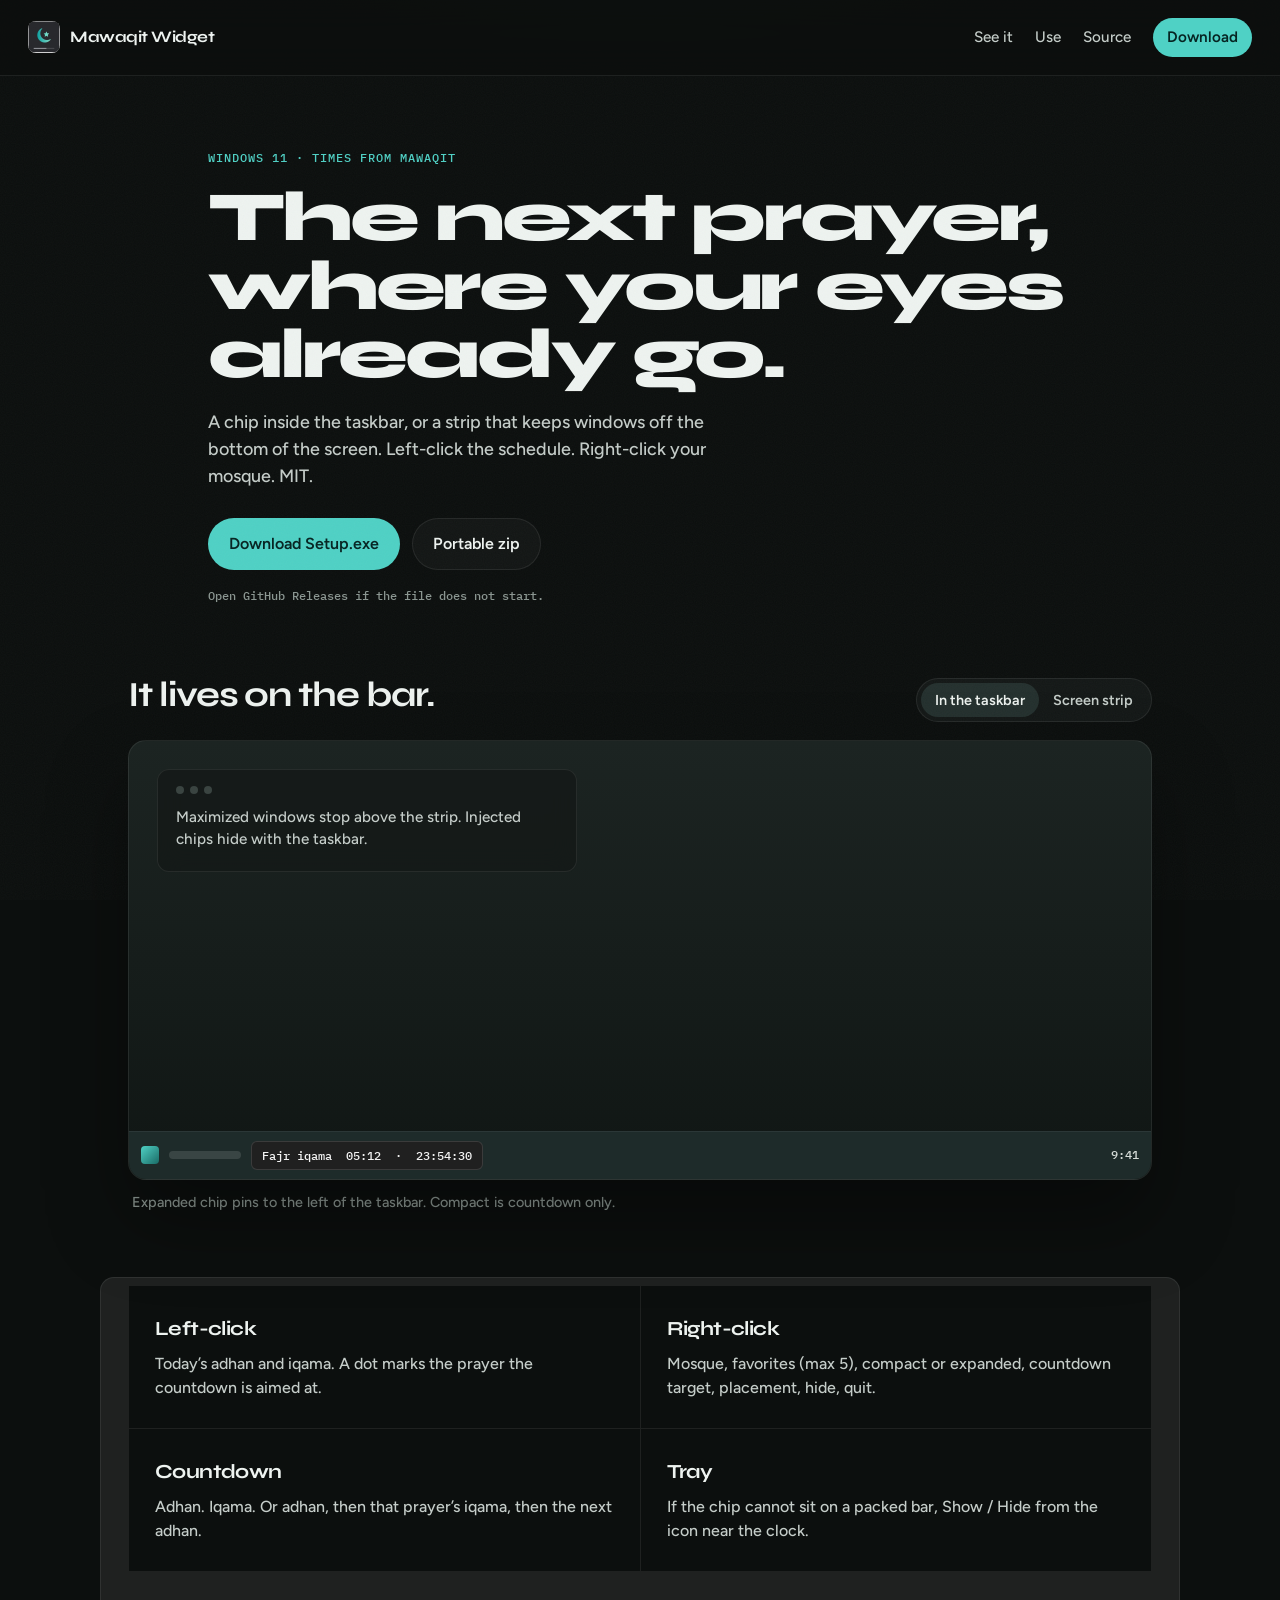
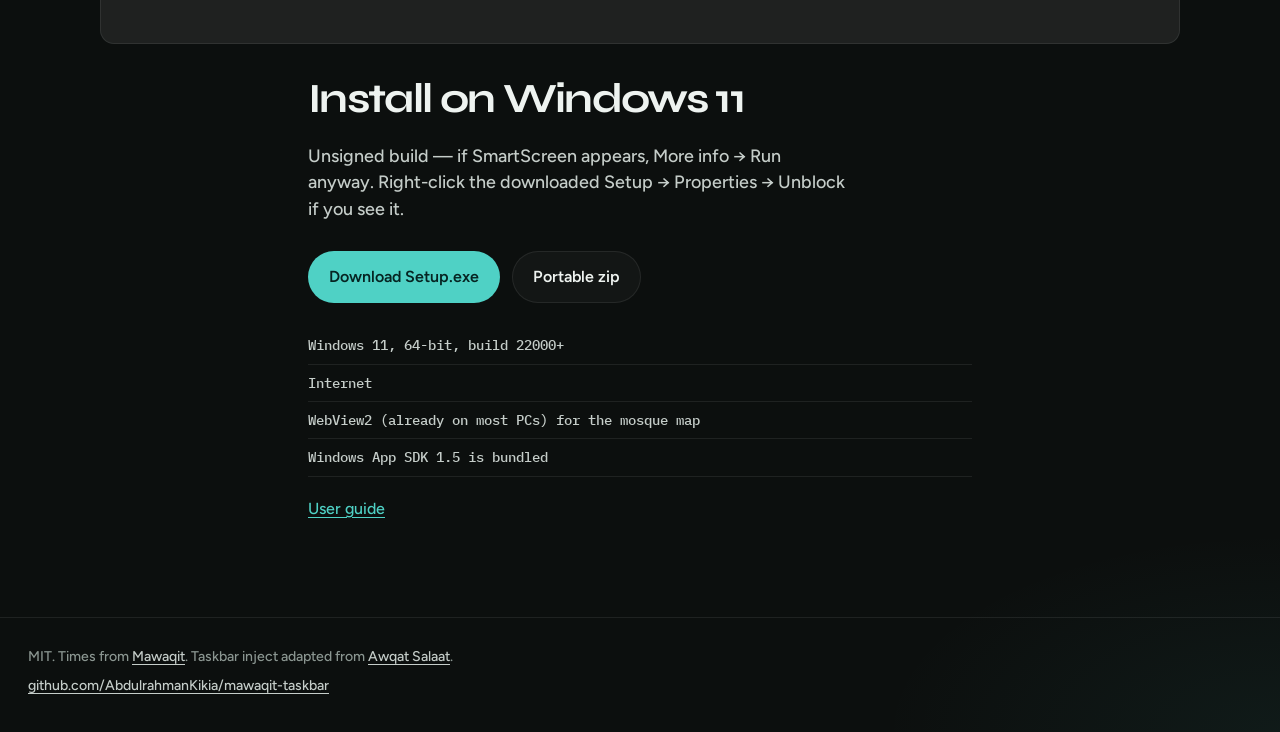
==== docs/index.html @ b266b094 "Add a GitHub Pages product site with a live Setup.exe download." ====
<!DOCTYPE html>
<html lang="en">
<head>
  <meta charset="utf-8"/>
  <meta name="viewport" content="width=device-width, initial-scale=1"/>
  <title>Mawaqit Widget — prayer times on the Windows 11 taskbar</title>
  <meta name="description" content="A Windows 11 prayer-times chip in the taskbar, or a strip that reserves the bottom of the screen. Times from Mawaqit. MIT."/>
  <meta property="og:title" content="Mawaqit Widget"/>
  <meta property="og:description" content="Prayer times, on the bar you already look at."/>
  <meta property="og:image" content="assets/icon.png"/>
  <meta name="theme-color" content="#0c0f0e"/>
  <link rel="icon" href="assets/favicon.ico"/>
  <link rel="apple-touch-icon" href="assets/icon.png"/>
  <link rel="preconnect" href="https://fonts.googleapis.com"/>
  <link rel="preconnect" href="https://fonts.gstatic.com" crossorigin/>
  <link href="https://fonts.googleapis.com/css2?family=IBM+Plex+Mono:wght@400;500&family=Syne:wght@600;700;800&family=Figtree:ital,wght@0,400;0,500;0,600;1,400&display=swap" rel="stylesheet"/>
  <link rel="stylesheet" href="styles.css"/>
</head>
<body>
  <a class="skip" href="#download">Skip to download</a>

  <header class="nav">
    <a class="brand" href="#">
      <img src="assets/icon.png" width="32" height="32" alt=""/>
      Mawaqit Widget
    </a>
    <nav>
      <a href="#live">See it</a>
      <a href="#use">Use</a>
      <a href="https://github.com/AbdulrahmanKikia/mawaqit-taskbar">Source</a>
      <a class="nav-dl" href="#download">Download</a>
    </nav>
  </header>

  <main>
    <section class="hero">
      <p class="kicker">Windows 11 · times from Mawaqit</p>
      <h1>The next prayer,<br>where your eyes already go.</h1>
      <p class="lede">A chip inside the taskbar, or a strip that keeps windows off the bottom of the screen. Left-click the schedule. Right-click your mosque. MIT.</p>
      <div class="cta">
        <a id="btnSetup" class="btn primary" href="https://github.com/AbdulrahmanKikia/mawaqit-taskbar/releases/latest">
          Download Setup.exe
        </a>
        <a id="btnZip" class="btn ghost" href="https://github.com/AbdulrahmanKikia/mawaqit-taskbar/releases/latest">
          Portable zip
        </a>
      </div>
      <p class="release" id="releaseMeta">Fetching the latest build…</p>
    </section>

    <section id="live" class="stage" aria-labelledby="live-title">
      <div class="stage-head">
        <h2 id="live-title">It lives on the bar.</h2>
        <div class="switch" role="tablist" aria-label="Placement">
          <button type="button" role="tab" id="tabInject" aria-selected="true" data-mode="inject">In the taskbar</button>
          <button type="button" role="tab" id="tabStrip" aria-selected="false" data-mode="strip">Screen strip</button>
        </div>
      </div>

      <div class="desktop" id="desktop" data-mode="inject">
        <div class="workarea">
          <div class="win" aria-hidden="true">
            <div class="win-dots"><i></i><i></i><i></i></div>
            <p>Maximized windows stop above the strip. Injected chips hide with the taskbar.</p>
          </div>
          <div class="flyout" id="flyout" hidden role="dialog" aria-label="Today’s schedule">
            <header>
              <strong>Fajr iqama in <span class="tick">—</span></strong>
              <span>Your mosque · city</span>
            </header>
            <table>
              <thead>
                <tr><th></th><th>Prayer</th><th>Adhan</th><th>Iqama</th></tr>
              </thead>
              <tbody>
                <tr class="tracked"><td>●</td><td>Fajr</td><td>04:52</td><td>05:12</td></tr>
                <tr><td></td><td>Dhuhr</td><td>12:18</td><td>12:30</td></tr>
                <tr><td></td><td>Asr</td><td>15:41</td><td>15:50</td></tr>
                <tr><td></td><td>Maghrib</td><td>18:03</td><td>18:08</td></tr>
                <tr><td></td><td>Isha</td><td>19:28</td><td>19:40</td></tr>
              </tbody>
            </table>
            <p class="change">Change mosque…</p>
          </div>
        </div>
        <div class="appstrip" id="mockStrip" hidden>
          <button type="button" class="chip-face" id="stripChip" aria-label="Open schedule">Fajr iqama&nbsp;&nbsp;05:12&nbsp;&nbsp;·&nbsp;&nbsp;<span class="tick">—</span></button>
          <span class="mosque">Your mosque · city</span>
        </div>
        <div class="taskbar">
          <span class="start" aria-hidden="true"></span>
          <span class="pins" aria-hidden="true"></span>
          <button type="button" class="chip-face on-bar" id="barChip" aria-label="Open schedule">Fajr iqama&nbsp;&nbsp;05:12&nbsp;&nbsp;·&nbsp;&nbsp;<span class="tick">—</span></button>
          <span class="tray" aria-hidden="true">9:41</span>
        </div>
      </div>
      <p class="stage-note" id="stageNote">Expanded chip pins to the left of the taskbar. Compact is countdown only.</p>
    </section>

    <section id="use" class="use">
      <article>
        <h3>Left-click</h3>
        <p>Today’s adhan and iqama. A dot marks the prayer the countdown is aimed at.</p>
      </article>
      <article>
        <h3>Right-click</h3>
        <p>Mosque, favorites (max 5), compact or expanded, countdown target, placement, hide, quit.</p>
      </article>
      <article>
        <h3>Countdown</h3>
        <p>Adhan. Iqama. Or adhan, then that prayer’s iqama, then the next adhan.</p>
      </article>
      <article>
        <h3>Tray</h3>
        <p>If the chip cannot sit on a packed bar, Show / Hide from the icon near the clock.</p>
      </article>
    </section>

    <section id="download" class="download">
      <h2>Install on Windows 11</h2>
      <p class="lede">Unsigned build — if SmartScreen appears, More info → Run anyway. Right-click the downloaded Setup → Properties → Unblock if you see it.</p>
      <div class="cta">
        <a id="btnSetup2" class="btn primary" href="https://github.com/AbdulrahmanKikia/mawaqit-taskbar/releases/latest">Download Setup.exe</a>
        <a id="btnZip2" class="btn ghost" href="https://github.com/AbdulrahmanKikia/mawaqit-taskbar/releases/latest">Portable zip</a>
      </div>
      <ul class="reqs">
        <li>Windows 11, 64-bit, build 22000+</li>
        <li>Internet</li>
        <li>WebView2 (already on most PCs) for the mosque map</li>
        <li>Windows App SDK 1.5 is bundled</li>
      </ul>
      <p class="guide-link"><a href="https://github.com/AbdulrahmanKikia/mawaqit-taskbar/blob/master/USER_GUIDE.md">User guide</a></p>
    </section>
  </main>

  <footer>
    <p>MIT. Times from <a href="https://mawaqit.net">Mawaqit</a>. Taskbar inject adapted from <a href="https://github.com/Khiro95/Awqat-Salaat">Awqat Salaat</a>.</p>
    <p><a href="https://github.com/AbdulrahmanKikia/mawaqit-taskbar">github.com/AbdulrahmanKikia/mawaqit-taskbar</a></p>
  </footer>
  <script src="site.js"></script>
</body>
</html>
---- docs/styles.css ----
:root {
  --ink: #0c0f0e;
  --panel: #141817;
  --bar: #1a1e1d;
  --line: rgba(255, 255, 255, 0.08);
  --mist: #c5cdc9;
  --paper: #eef3f0;
  --teal: #4fd1c5;
  --teal-dim: #2a9d94;
  --danger: #f0c27a;
  --mono: "IBM Plex Mono", ui-monospace, monospace;
  --sans: "Figtree", system-ui, sans-serif;
  --display: "Syne", system-ui, sans-serif;
  --radius: 14px;
}

* { box-sizing: border-box; }
html { scroll-behavior: smooth; }
body {
  margin: 0;
  background:
    radial-gradient(1200px 500px at 50% -10%, rgba(79, 209, 197, 0.12), transparent 55%),
    radial-gradient(800px 400px at 100% 100%, rgba(79, 209, 197, 0.06), transparent 50%),
    var(--ink);
  color: var(--paper);
  font: 500 16px/1.5 var(--sans);
  min-height: 100vh;
}
body::before {
  content: "";
  position: fixed;
  inset: 0;
  pointer-events: none;
  opacity: 0.035;
  background-image: url("data:image/svg+xml;utf8,<svg xmlns='http://www.w3.org/2000/svg' width='80' height='80'><filter id='n'><feTurbulence type='fractalNoise' baseFrequency='0.9' numOctaves='2'/></filter><rect width='100%' height='100%' filter='url(%23n)'/></svg>");
}

a { color: var(--teal); text-underline-offset: 3px; }
a:hover { color: #7ee8de; }

.skip {
  position: absolute;
  left: 12px;
  top: -40px;
  background: var(--teal);
  color: #062422;
  padding: 8px 12px;
  z-index: 20;
}
.skip:focus { top: 12px; }

.nav {
  display: flex;
  align-items: center;
  justify-content: space-between;
  padding: 18px 28px;
  position: sticky;
  top: 0;
  z-index: 10;
  background: color-mix(in srgb, var(--ink) 78%, transparent);
  backdrop-filter: blur(16px);
  border-bottom: 1px solid var(--line);
}
.brand {
  display: flex;
  align-items: center;
  gap: 10px;
  color: var(--paper);
  text-decoration: none;
  font-family: var(--display);
  font-weight: 700;
  letter-spacing: -0.03em;
}
.brand img { border-radius: 8px; }
.nav nav { display: flex; gap: 22px; align-items: center; }
.nav nav a { color: var(--mist); text-decoration: none; font-size: 0.95rem; }
.nav nav a:hover { color: var(--paper); }
.nav-dl {
  color: #062422 !important;
  background: var(--teal);
  padding: 8px 14px;
  border-radius: 999px;
  font-weight: 600;
}
.nav-dl:hover { filter: brightness(1.08); color: #062422 !important; }

.hero {
  max-width: 920px;
  margin: 0 auto;
  padding: 72px 28px 40px;
}
.kicker {
  color: var(--teal);
  font-family: var(--mono);
  font-size: 0.78rem;
  letter-spacing: 0.08em;
  text-transform: uppercase;
  margin: 0 0 16px;
}
h1 {
  font-family: var(--display);
  font-weight: 800;
  font-size: clamp(2.4rem, 6vw, 4.4rem);
  line-height: 0.98;
  letter-spacing: -0.045em;
  margin: 0 0 20px;
}
.lede {
  max-width: 540px;
  color: var(--mist);
  font-size: 1.12rem;
  margin: 0 0 28px;
}
.cta { display: flex; flex-wrap: wrap; gap: 12px; }
.btn {
  display: inline-flex;
  align-items: center;
  justify-content: center;
  padding: 13px 20px;
  border-radius: 999px;
  text-decoration: none;
  font-weight: 600;
  border: 1px solid transparent;
}
.btn.primary {
  background: var(--teal);
  color: #062422;
}
.btn.primary:hover { color: #062422; filter: brightness(1.06); }
.btn.ghost {
  border-color: var(--line);
  color: var(--paper);
  background: rgba(255,255,255,0.03);
}
.btn.ghost:hover { color: var(--paper); border-color: rgba(255,255,255,0.2); }
.release {
  margin: 16px 0 0;
  color: #8b9691;
  font-family: var(--mono);
  font-size: 0.78rem;
}

.stage { padding: 24px 28px 64px; max-width: 1080px; margin: 0 auto; }
.stage-head {
  display: flex;
  flex-wrap: wrap;
  justify-content: space-between;
  gap: 16px;
  align-items: end;
  margin-bottom: 18px;
}
.stage-head h2 {
  font-family: var(--display);
  font-size: clamp(1.6rem, 3vw, 2.2rem);
  letter-spacing: -0.03em;
  margin: 0;
}
.switch {
  display: flex;
  padding: 4px;
  background: var(--panel);
  border: 1px solid var(--line);
  border-radius: 999px;
}
.switch button {
  appearance: none;
  border: 0;
  background: transparent;
  color: var(--mist);
  font: 600 0.9rem var(--sans);
  padding: 8px 14px;
  border-radius: 999px;
  cursor: pointer;
}
.switch button[aria-selected="true"] {
  background: #24302e;
  color: var(--paper);
}

.desktop {
  position: relative;
  border: 1px solid var(--line);
  border-radius: 18px;
  overflow: hidden;
  background:
    linear-gradient(180deg, #1c2422 0%, #101614 100%);
  min-height: 440px;
  box-shadow: 0 40px 80px rgba(0,0,0,0.35);
}
.workarea { padding: 28px 28px 86px; }
.win {
  max-width: 420px;
  background: rgba(20, 24, 23, 0.72);
  border: 1px solid var(--line);
  border-radius: 12px;
  padding: 16px 18px 20px;
  backdrop-filter: blur(12px);
}
.win-dots { display: flex; gap: 6px; margin-bottom: 12px; }
.win-dots i {
  width: 8px; height: 8px; border-radius: 50%;
  background: #3a4441;
  display: block;
}
.win p { margin: 0; color: var(--mist); font-size: 0.95rem; }

.appstrip {
  position: absolute;
  left: 0; right: 0;
  bottom: 48px;
  height: 40px;
  display: flex;
  align-items: center;
  justify-content: space-between;
  padding: 0 16px 0 8px;
  background: #202020;
  border-top: 1px solid rgba(255,255,255,0.06);
  color: #f3f3f3;
  font-size: 13px;
}
.appstrip[hidden] { display: none; }
.mosque { opacity: 0.92; font-weight: 600; white-space: nowrap; overflow: hidden; text-overflow: ellipsis; margin-left: 24px; }

.taskbar {
  position: absolute;
  left: 0; right: 0; bottom: 0;
  height: 48px;
  display: flex;
  align-items: center;
  gap: 10px;
  padding: 0 12px;
  background: color-mix(in srgb, #1c1c1c 88%, #2a9d94 12%);
  border-top: 1px solid rgba(255,255,255,0.06);
}
.start {
  width: 18px; height: 18px;
  border-radius: 4px;
  background: linear-gradient(135deg, #4fd1c5, #1a6b66);
}
.pins {
  width: 72px;
  height: 8px;
  border-radius: 4px;
  background: rgba(255,255,255,0.12);
}
.chip-face {
  appearance: none;
  font-family: var(--mono);
  font-size: 12px;
  font-weight: 500;
  padding: 6px 10px;
  border: 1px solid rgba(255,255,255,0.12);
  border-radius: 6px;
  background: #202020;
  color: #f3f3f3;
  white-space: nowrap;
  cursor: pointer;
}
.chip-face:hover, .chip-face:focus-visible {
  border-color: rgba(79, 209, 197, 0.45);
  outline: none;
}

.flyout {
  appearance: none;
  text-align: left;
  position: absolute;
  left: 28px;
  bottom: 64px;
  width: 280px;
  border: 1px solid var(--line);
  border-radius: 12px;
  background: rgba(28, 32, 31, 0.92);
  color: var(--paper);
  box-shadow: 0 18px 40px rgba(0,0,0,0.4);
  backdrop-filter: blur(20px);
  padding: 12px 12px 8px;
  z-index: 3;
  cursor: default;
}
.desktop[data-mode="strip"] .flyout { bottom: 104px; }
.flyout[hidden] { display: none; }
.flyout header {
  display: flex;
  flex-direction: column;
  gap: 2px;
  margin-bottom: 8px;
}
.flyout header span { color: var(--mist); font-size: 0.82rem; }
.flyout table {
  width: 100%;
  border-collapse: collapse;
  font-size: 0.88rem;
}
.flyout th {
  text-align: left;
  font-weight: 500;
  color: #8b9691;
  font-size: 0.72rem;
  padding-bottom: 6px;
}
.flyout td { padding: 4px 0; }
.flyout .tracked td { color: var(--teal); }
.flyout .change {
  margin: 10px 0 0;
  color: var(--teal);
  font-size: 0.85rem;
}
.chip-face.on-bar { margin-right: auto; }
.desktop[data-mode="strip"] .chip-face.on-bar { visibility: hidden; }
.desktop[data-mode="inject"] .appstrip { display: none; }
.tray {
  margin-left: auto;
  font-family: var(--mono);
  font-size: 12px;
  color: #d7ddd9;
}
.stage-note { color: #8b9691; font-size: 0.9rem; margin: 12px 4px 0; }

.use {
  max-width: 1080px;
  margin: 0 auto;
  padding: 8px 28px 72px;
  display: grid;
  grid-template-columns: repeat(2, 1fr);
  gap: 1px;
  background: var(--line);
  border: 1px solid var(--line);
  border-radius: var(--radius);
  overflow: hidden;
}
.use article {
  background: var(--ink);
  padding: 28px 26px;
}
.use h3 {
  font-family: var(--display);
  margin: 0 0 8px;
  font-size: 1.25rem;
  letter-spacing: -0.03em;
}
.use p { margin: 0; color: var(--mist); }

.download {
  max-width: 720px;
  margin: 0 auto;
  padding: 24px 28px 80px;
}
.download h2 {
  font-family: var(--display);
  font-size: clamp(1.8rem, 4vw, 2.6rem);
  letter-spacing: -0.04em;
  margin: 0 0 12px;
}
.reqs {
  margin: 24px 0 0;
  padding: 0;
  list-style: none;
  color: var(--mist);
}
.reqs li {
  padding: 8px 0;
  border-bottom: 1px solid var(--line);
  font-family: var(--mono);
  font-size: 0.85rem;
}
.guide-link { margin-top: 20px; }

footer {
  border-top: 1px solid var(--line);
  padding: 28px;
  color: #8b9691;
  font-size: 0.88rem;
}
footer p { margin: 0 0 8px; }
footer a { color: var(--mist); }

@media (max-width: 720px) {
  .nav nav a:not(.nav-dl) { display: none; }
  .hero { padding-top: 48px; }
  .use { grid-template-columns: 1fr; }
  .mosque { display: none; }
}

@media (prefers-reduced-motion: reduce) {
  html { scroll-behavior: auto; }
}
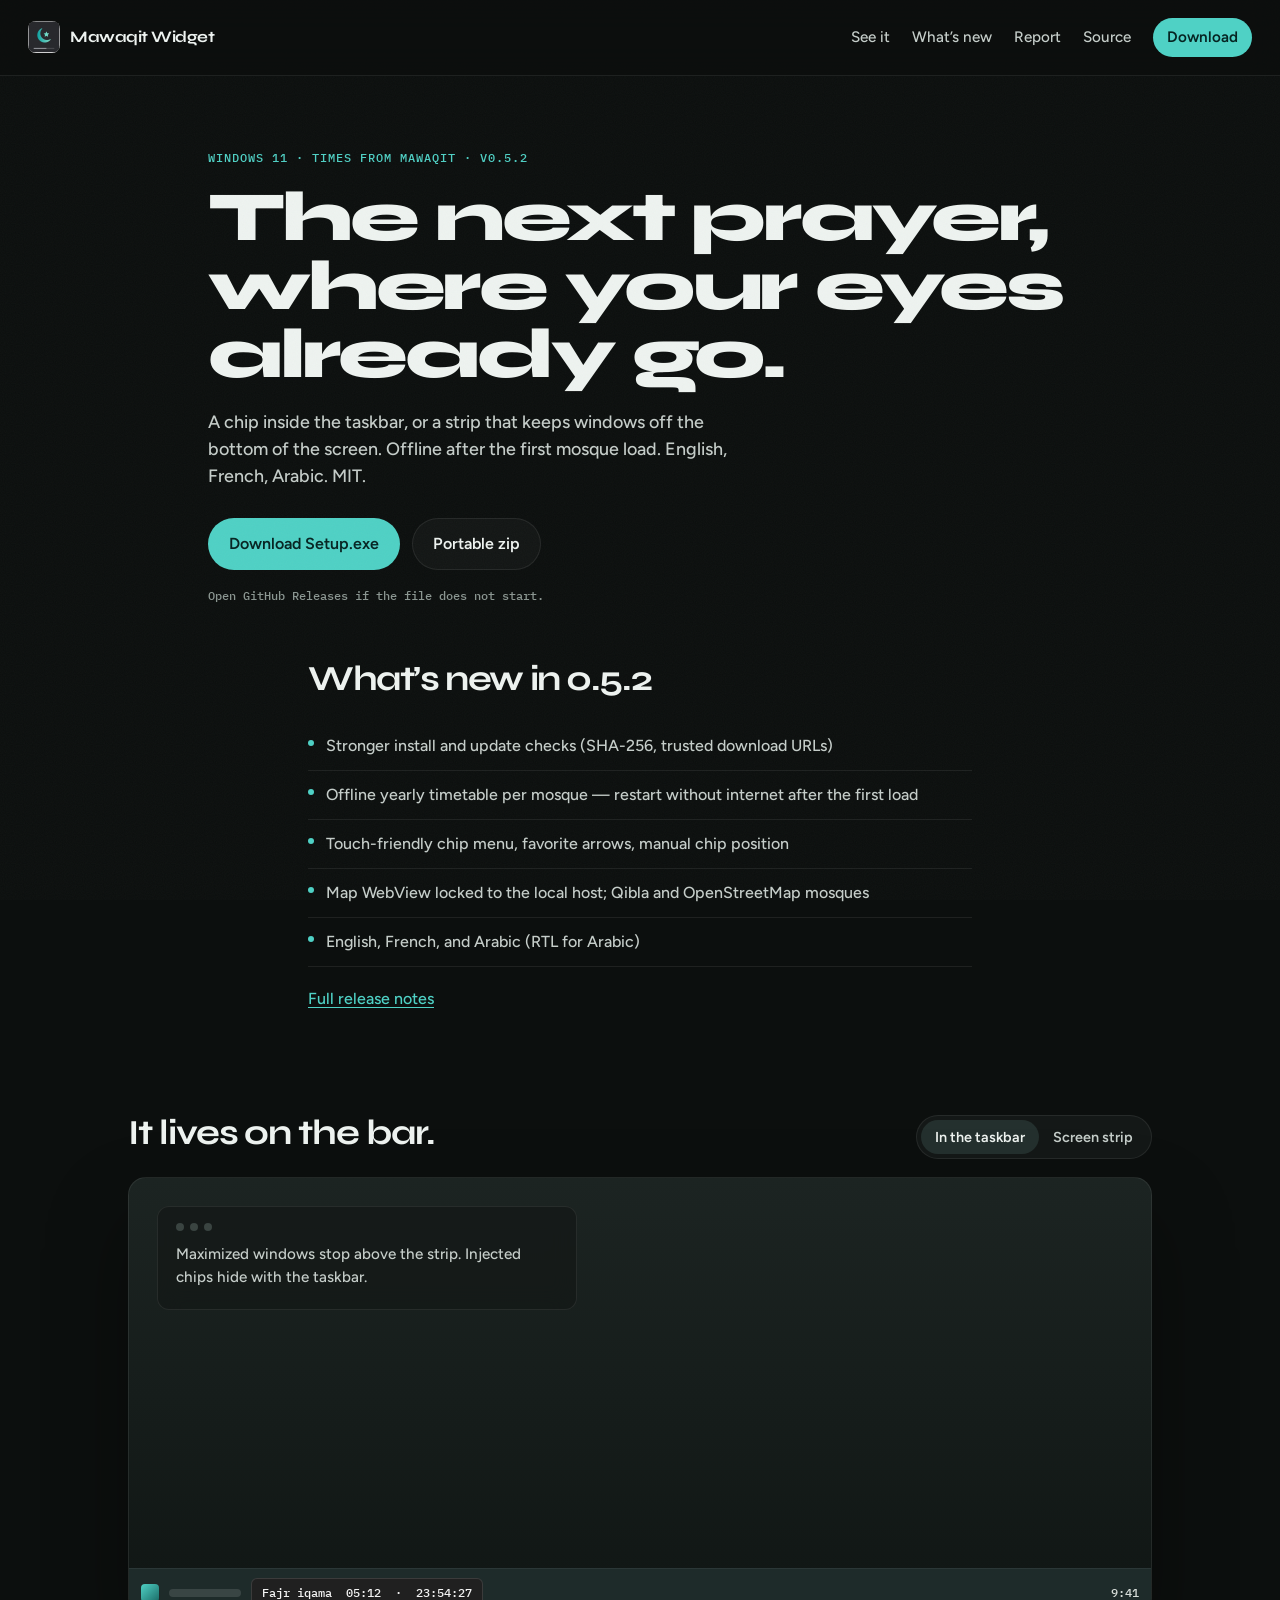
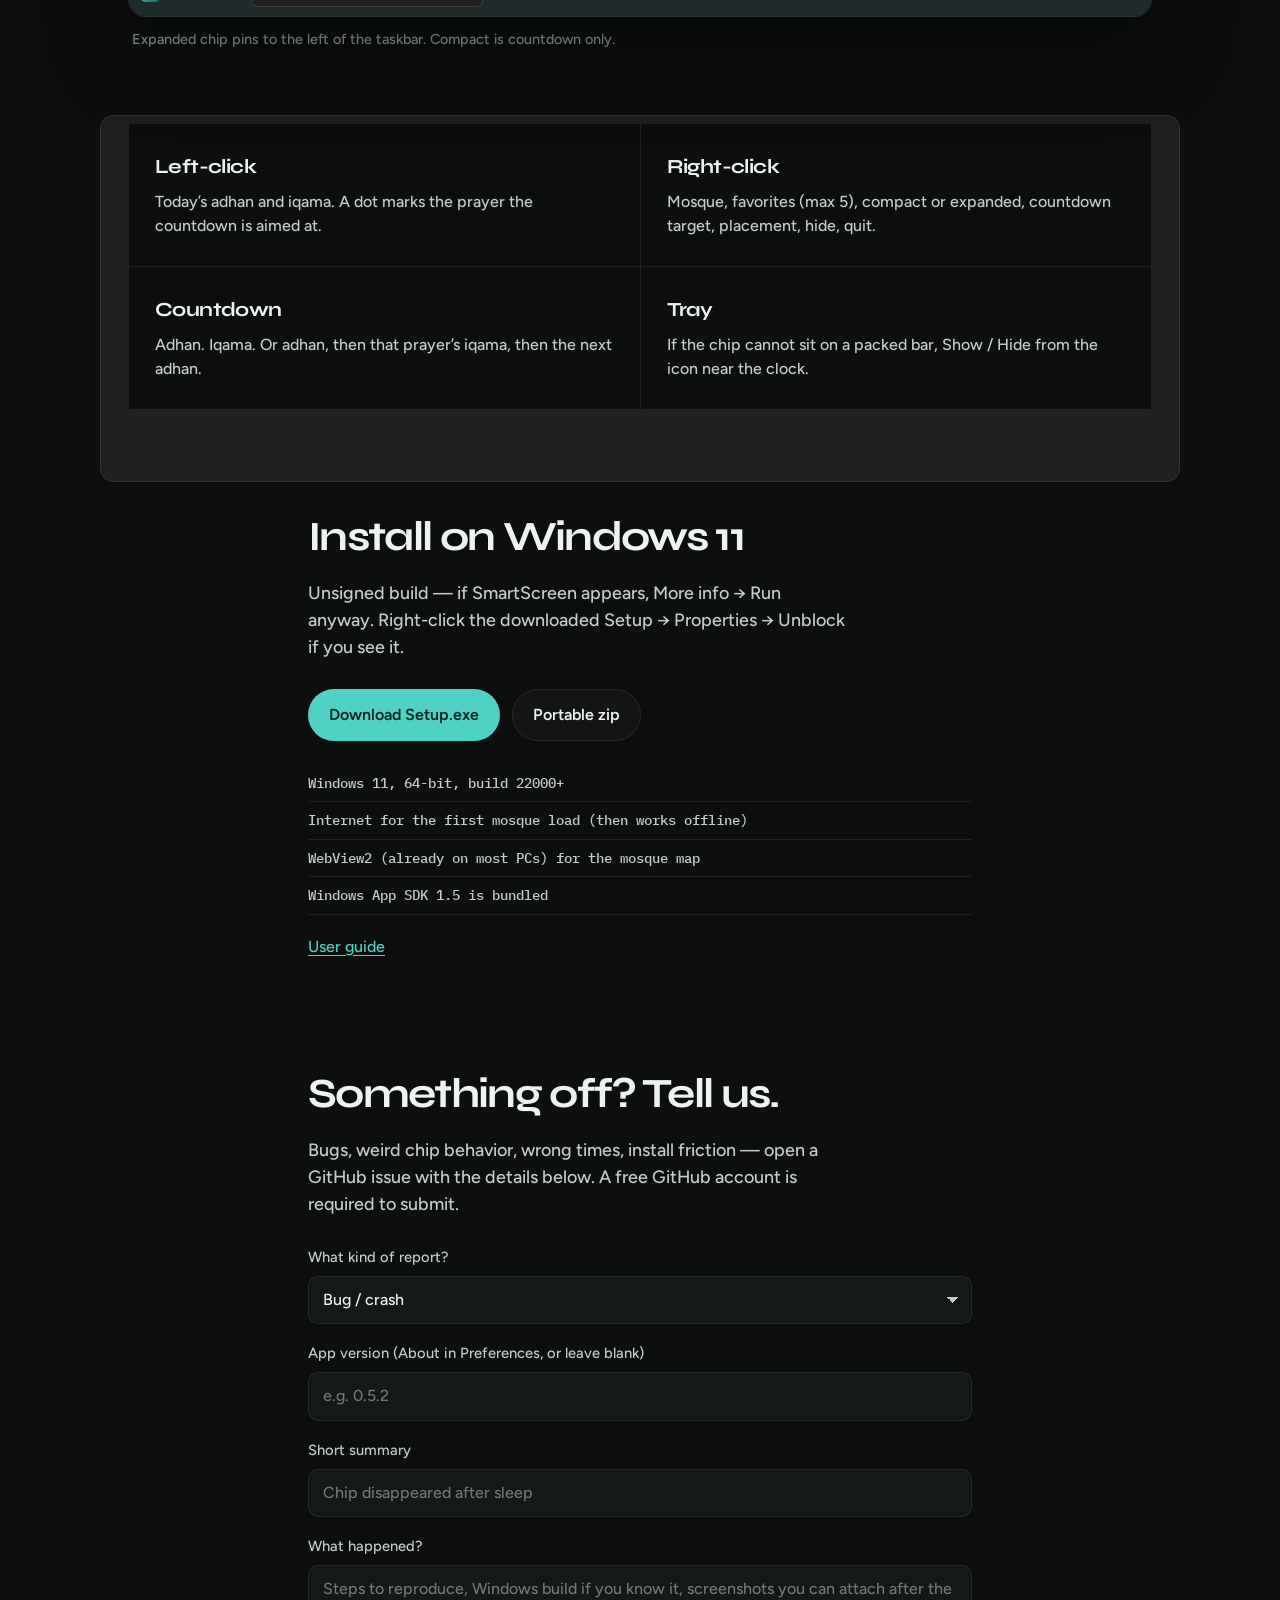
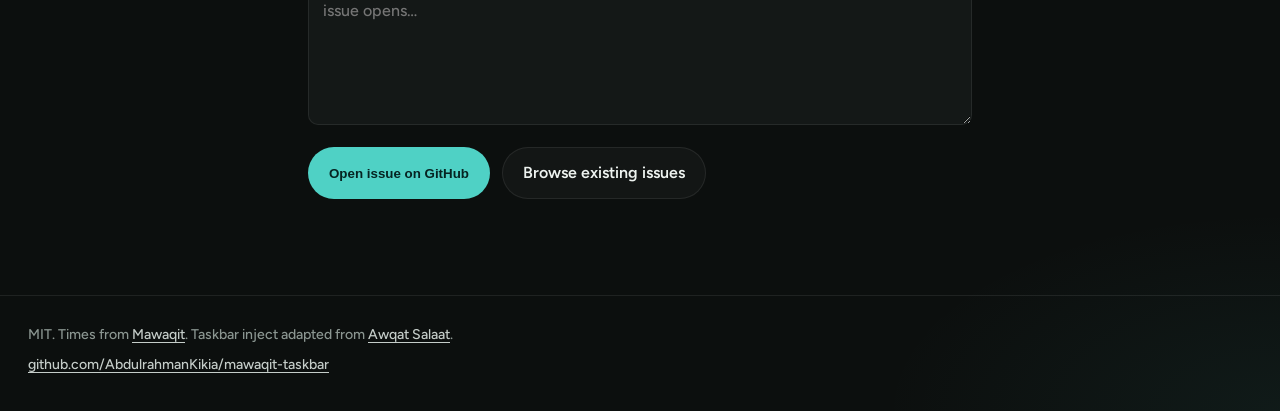
==== commit e0f67892: "Update product site for 0.5.2 and add a report form. Co-authored-by: Cursor <cursoragent@cursor.com>" ====
--- a/docs/index.html
+++ b/docs/index.html
@@ -26,7 +26,8 @@
     </a>
     <nav>
       <a href="#live">See it</a>
-      <a href="#use">Use</a>
+      <a href="#whats-new">What’s new</a>
+      <a href="#report">Report</a>
       <a href="https://github.com/AbdulrahmanKikia/mawaqit-taskbar">Source</a>
       <a class="nav-dl" href="#download">Download</a>
     </nav>
@@ -34,9 +35,9 @@
 
   <main>
     <section class="hero">
-      <p class="kicker">Windows 11 · times from Mawaqit</p>
+      <p class="kicker">Windows 11 · times from Mawaqit · v0.5.2</p>
       <h1>The next prayer,<br>where your eyes already go.</h1>
-      <p class="lede">A chip inside the taskbar, or a strip that keeps windows off the bottom of the screen. Left-click the schedule. Right-click your mosque. MIT.</p>
+      <p class="lede">A chip inside the taskbar, or a strip that keeps windows off the bottom of the screen. Offline after the first mosque load. English, French, Arabic. MIT.</p>
       <div class="cta">
         <a id="btnSetup" class="btn primary" href="https://github.com/AbdulrahmanKikia/mawaqit-taskbar/releases/latest">
           Download Setup.exe
@@ -46,6 +47,18 @@
         </a>
       </div>
       <p class="release" id="releaseMeta">Fetching the latest build…</p>
+    </section>
+
+    <section id="whats-new" class="whats-new" aria-labelledby="new-title">
+      <h2 id="new-title">What’s new in 0.5.2</h2>
+      <ul>
+        <li>Stronger install and update checks (SHA-256, trusted download URLs)</li>
+        <li>Offline yearly timetable per mosque — restart without internet after the first load</li>
+        <li>Touch-friendly chip menu, favorite arrows, manual chip position</li>
+        <li>Map WebView locked to the local host; Qibla and OpenStreetMap mosques</li>
+        <li>English, French, and Arabic (RTL for Arabic)</li>
+      </ul>
+      <p class="guide-link"><a id="releaseNotesLink" href="https://github.com/AbdulrahmanKikia/mawaqit-taskbar/releases/latest">Full release notes</a></p>
     </section>
 
     <section id="live" class="stage" aria-labelledby="live-title">
@@ -125,11 +138,45 @@
       </div>
       <ul class="reqs">
         <li>Windows 11, 64-bit, build 22000+</li>
-        <li>Internet</li>
+        <li>Internet for the first mosque load (then works offline)</li>
         <li>WebView2 (already on most PCs) for the mosque map</li>
         <li>Windows App SDK 1.5 is bundled</li>
       </ul>
       <p class="guide-link"><a href="https://github.com/AbdulrahmanKikia/mawaqit-taskbar/blob/master/USER_GUIDE.md">User guide</a></p>
+    </section>
+
+    <section id="report" class="report" aria-labelledby="report-title">
+      <h2 id="report-title">Something off? Tell us.</h2>
+      <p class="lede">Bugs, weird chip behavior, wrong times, install friction — open a GitHub issue with the details below. A free GitHub account is required to submit.</p>
+      <form id="reportForm" class="report-form" novalidate>
+        <label>
+          <span>What kind of report?</span>
+          <select id="reportKind" name="kind" required>
+            <option value="bug">Bug / crash</option>
+            <option value="wrong-times">Wrong prayer times</option>
+            <option value="install">Install / update / SmartScreen</option>
+            <option value="ui">Chip, flyout, or map UI</option>
+            <option value="idea">Idea / feedback</option>
+          </select>
+        </label>
+        <label>
+          <span>App version (About in Preferences, or leave blank)</span>
+          <input id="reportVersion" name="version" type="text" placeholder="e.g. 0.5.2" maxlength="32" autocomplete="off"/>
+        </label>
+        <label>
+          <span>Short summary</span>
+          <input id="reportSummary" name="summary" type="text" required maxlength="120" placeholder="Chip disappeared after sleep" autocomplete="off"/>
+        </label>
+        <label>
+          <span>What happened?</span>
+          <textarea id="reportDetails" name="details" required rows="6" maxlength="4000" placeholder="Steps to reproduce, Windows build if you know it, screenshots you can attach after the issue opens…"></textarea>
+        </label>
+        <div class="report-actions">
+          <button type="submit" class="btn primary">Open issue on GitHub</button>
+          <a class="btn ghost" href="https://github.com/AbdulrahmanKikia/mawaqit-taskbar/issues">Browse existing issues</a>
+        </div>
+        <p class="report-note" id="reportNote" hidden></p>
+      </form>
     </section>
   </main>
 
--- a/docs/styles.css
+++ b/docs/styles.css
@@ -366,6 +366,108 @@
 }
 .guide-link { margin-top: 20px; }
 
+.whats-new {
+  max-width: 720px;
+  margin: 0 auto;
+  padding: 8px 28px 56px;
+}
+.whats-new h2 {
+  font-family: var(--display);
+  font-size: clamp(1.6rem, 3.5vw, 2.2rem);
+  letter-spacing: -0.04em;
+  margin: 0 0 16px;
+}
+.whats-new ul {
+  margin: 0;
+  padding: 0;
+  list-style: none;
+}
+.whats-new li {
+  position: relative;
+  padding: 12px 0 12px 18px;
+  border-bottom: 1px solid var(--line);
+  color: var(--mist);
+}
+.whats-new li::before {
+  content: "";
+  position: absolute;
+  left: 0;
+  top: 1.15em;
+  width: 6px;
+  height: 6px;
+  border-radius: 50%;
+  background: var(--teal);
+}
+
+.report {
+  max-width: 720px;
+  margin: 0 auto;
+  padding: 8px 28px 96px;
+}
+.report h2 {
+  font-family: var(--display);
+  font-size: clamp(1.8rem, 4vw, 2.6rem);
+  letter-spacing: -0.04em;
+  margin: 0 0 12px;
+}
+.report-form {
+  display: flex;
+  flex-direction: column;
+  gap: 18px;
+  margin-top: 28px;
+}
+.report-form label {
+  display: flex;
+  flex-direction: column;
+  gap: 8px;
+  color: var(--mist);
+  font-size: 0.92rem;
+}
+.report-form input,
+.report-form select,
+.report-form textarea {
+  appearance: none;
+  width: 100%;
+  margin: 0;
+  padding: 12px 14px;
+  border: 1px solid var(--line);
+  border-radius: 10px;
+  background: var(--panel);
+  color: var(--paper);
+  font: 500 1rem/1.4 var(--sans);
+}
+.report-form textarea {
+  resize: vertical;
+  min-height: 140px;
+  font-family: var(--sans);
+}
+.report-form input:focus,
+.report-form select:focus,
+.report-form textarea:focus {
+  outline: 2px solid color-mix(in srgb, var(--teal) 55%, transparent);
+  outline-offset: 1px;
+  border-color: color-mix(in srgb, var(--teal) 40%, var(--line));
+}
+.report-form select {
+  background-image: linear-gradient(45deg, transparent 50%, var(--mist) 50%),
+    linear-gradient(135deg, var(--mist) 50%, transparent 50%);
+  background-position: calc(100% - 18px) 50%, calc(100% - 12px) 50%;
+  background-size: 6px 6px, 6px 6px;
+  background-repeat: no-repeat;
+  padding-right: 36px;
+}
+.report-actions {
+  display: flex;
+  flex-wrap: wrap;
+  gap: 12px;
+  margin-top: 4px;
+}
+.report-note {
+  margin: 0;
+  color: var(--danger);
+  font-size: 0.9rem;
+}
+
 footer {
   border-top: 1px solid var(--line);
   padding: 28px;
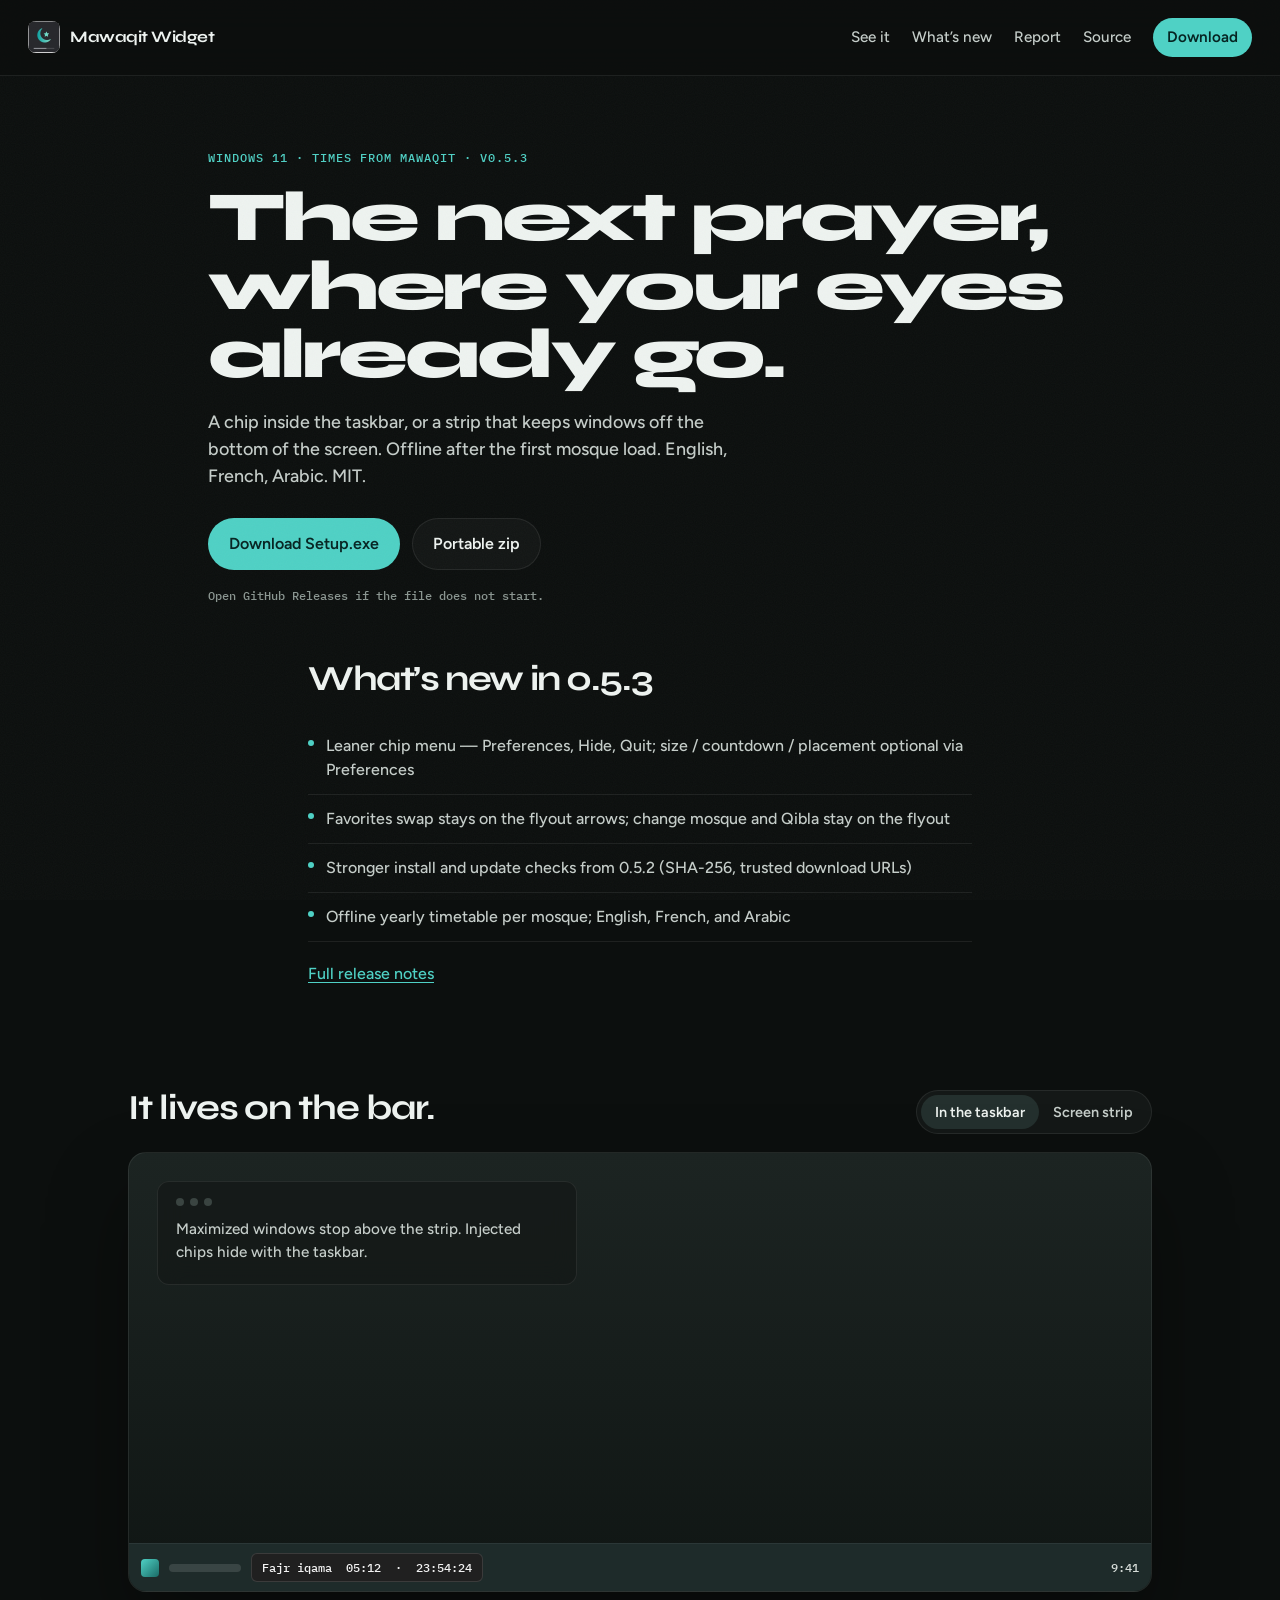
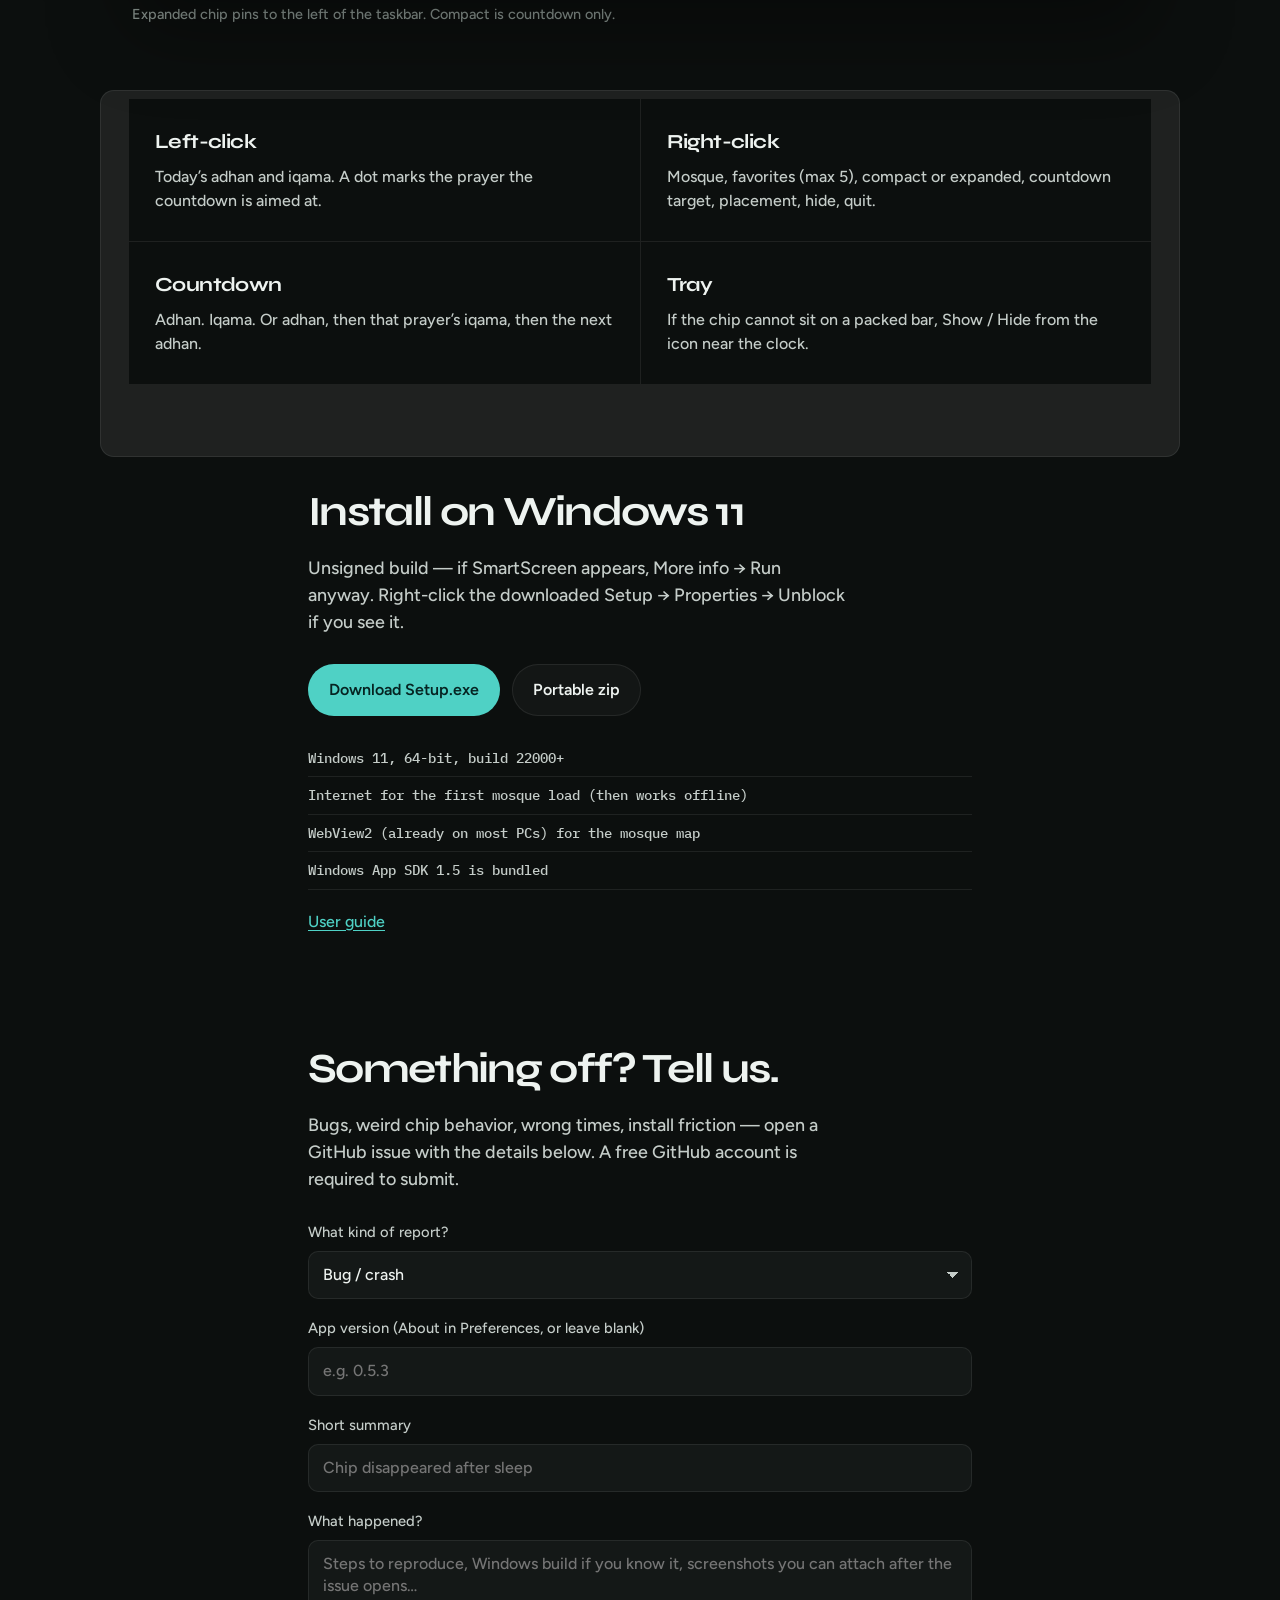
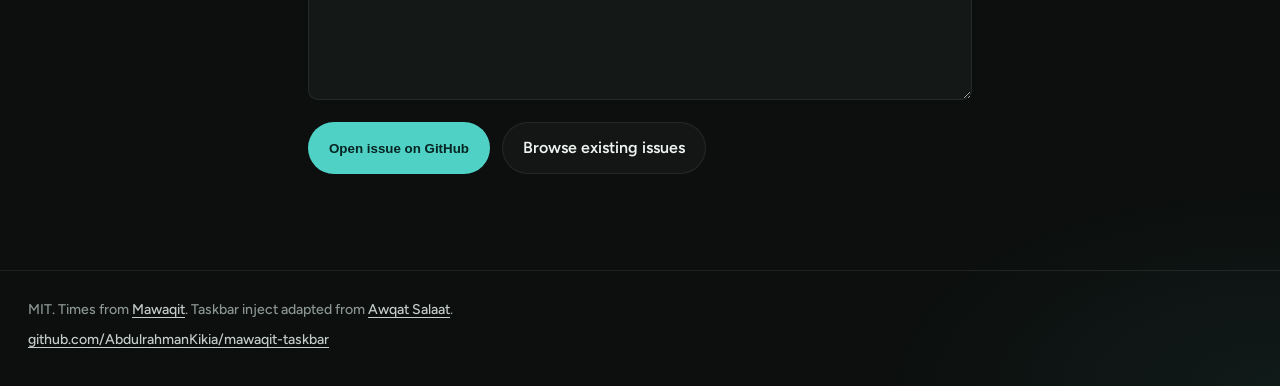
==== commit 9f56a518: "Ship 0.5.3 with a leaner chip menu. Drop favorites, change-mosque, and qibla from the right-click me" ====
--- a/docs/index.html
+++ b/docs/index.html
@@ -35,7 +35,7 @@
 
   <main>
     <section class="hero">
-      <p class="kicker">Windows 11 · times from Mawaqit · v0.5.2</p>
+      <p class="kicker">Windows 11 · times from Mawaqit · v0.5.3</p>
       <h1>The next prayer,<br>where your eyes already go.</h1>
       <p class="lede">A chip inside the taskbar, or a strip that keeps windows off the bottom of the screen. Offline after the first mosque load. English, French, Arabic. MIT.</p>
       <div class="cta">
@@ -50,13 +50,12 @@
     </section>
 
     <section id="whats-new" class="whats-new" aria-labelledby="new-title">
-      <h2 id="new-title">What’s new in 0.5.2</h2>
+      <h2 id="new-title">What’s new in 0.5.3</h2>
       <ul>
-        <li>Stronger install and update checks (SHA-256, trusted download URLs)</li>
-        <li>Offline yearly timetable per mosque — restart without internet after the first load</li>
-        <li>Touch-friendly chip menu, favorite arrows, manual chip position</li>
-        <li>Map WebView locked to the local host; Qibla and OpenStreetMap mosques</li>
-        <li>English, French, and Arabic (RTL for Arabic)</li>
+        <li>Leaner chip menu — Preferences, Hide, Quit; size / countdown / placement optional via Preferences</li>
+        <li>Favorites swap stays on the flyout arrows; change mosque and Qibla stay on the flyout</li>
+        <li>Stronger install and update checks from 0.5.2 (SHA-256, trusted download URLs)</li>
+        <li>Offline yearly timetable per mosque; English, French, and Arabic</li>
       </ul>
       <p class="guide-link"><a id="releaseNotesLink" href="https://github.com/AbdulrahmanKikia/mawaqit-taskbar/releases/latest">Full release notes</a></p>
     </section>
@@ -161,7 +160,7 @@
         </label>
         <label>
           <span>App version (About in Preferences, or leave blank)</span>
-          <input id="reportVersion" name="version" type="text" placeholder="e.g. 0.5.2" maxlength="32" autocomplete="off"/>
+          <input id="reportVersion" name="version" type="text" placeholder="e.g. 0.5.3" maxlength="32" autocomplete="off"/>
         </label>
         <label>
           <span>Short summary</span>
